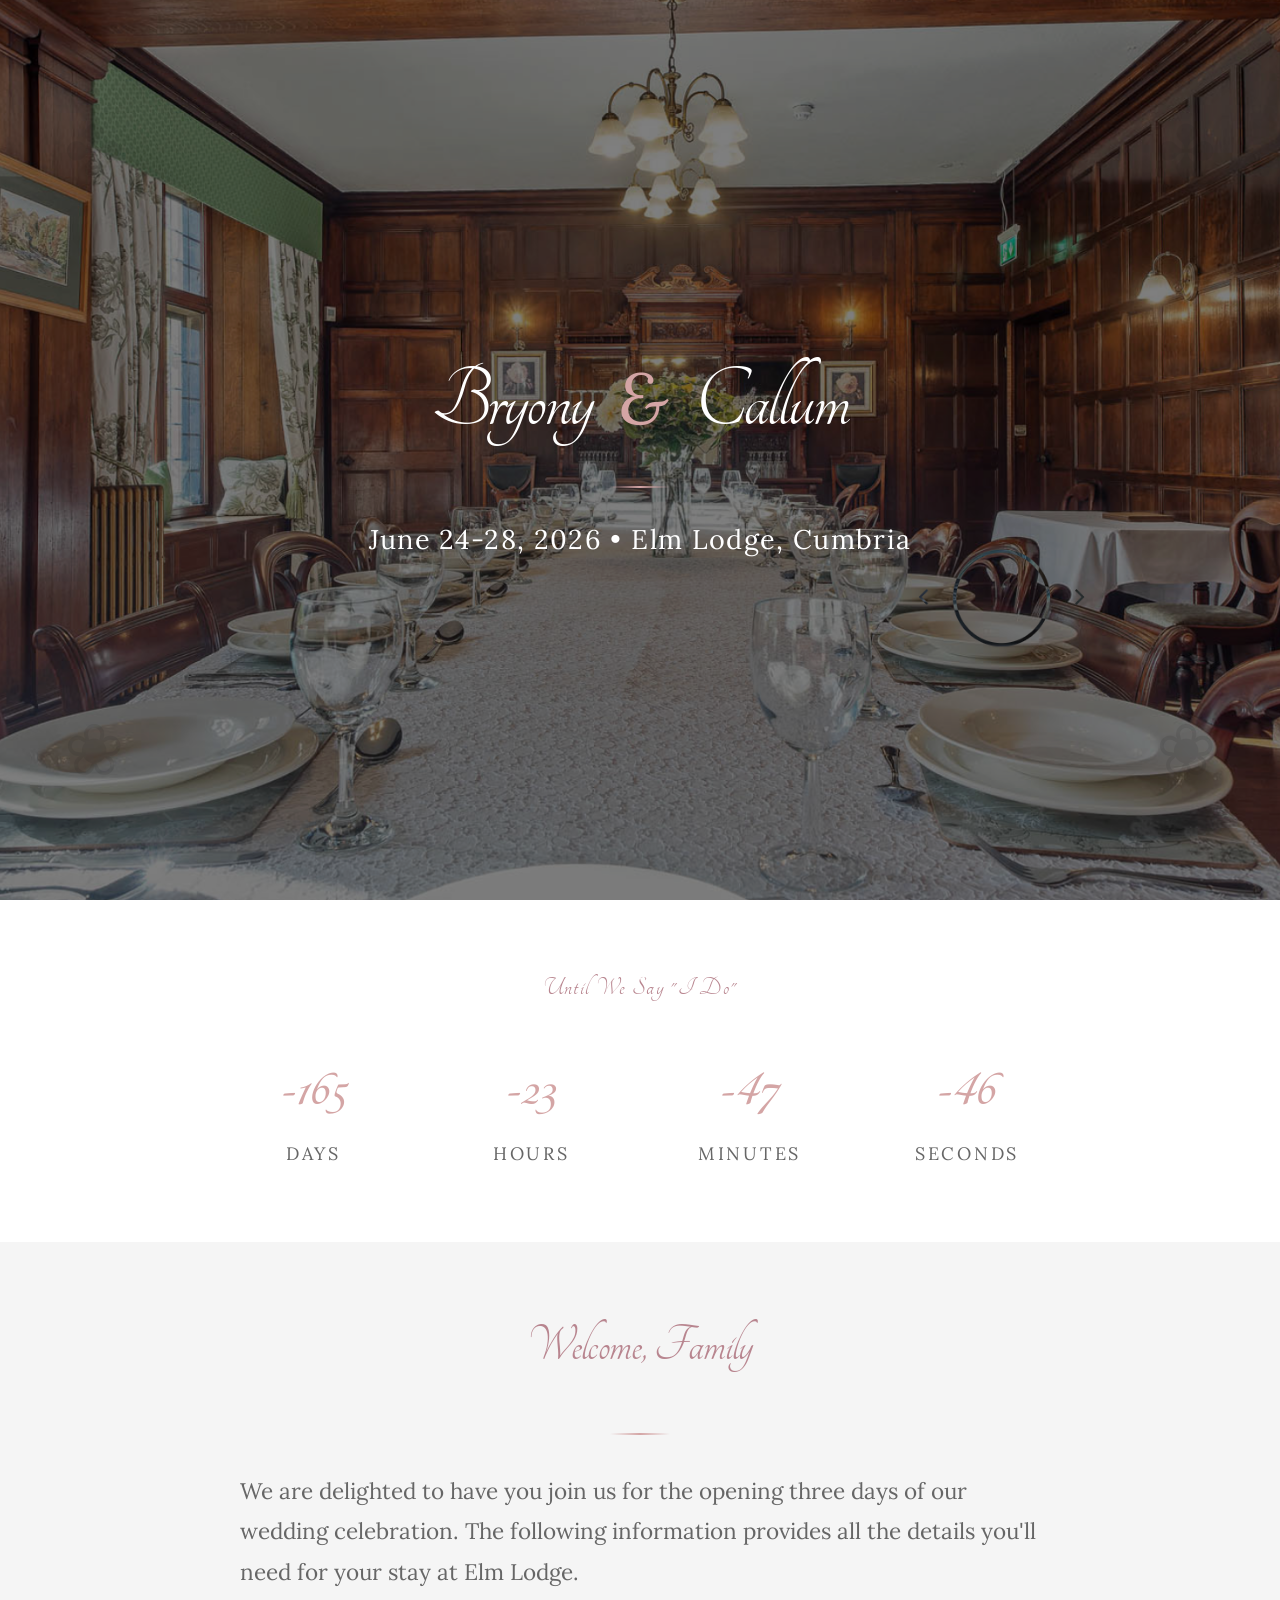
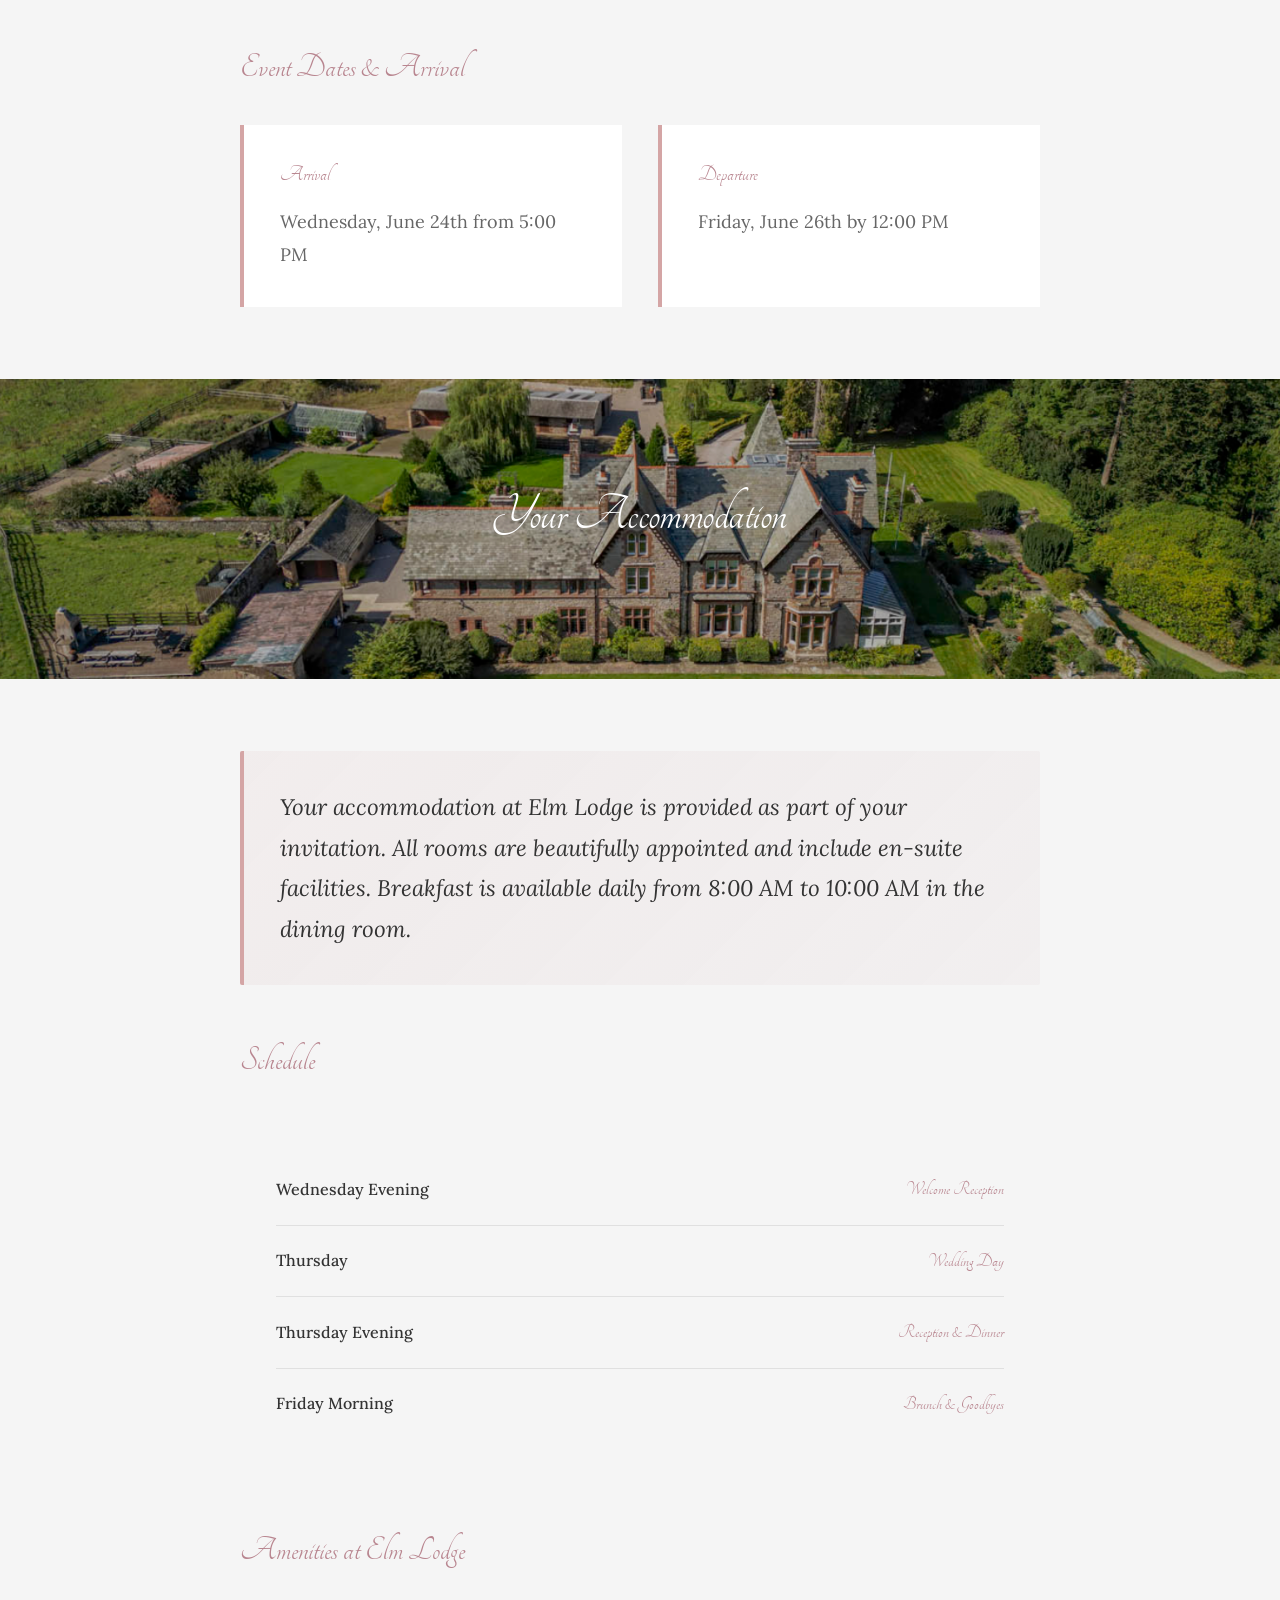
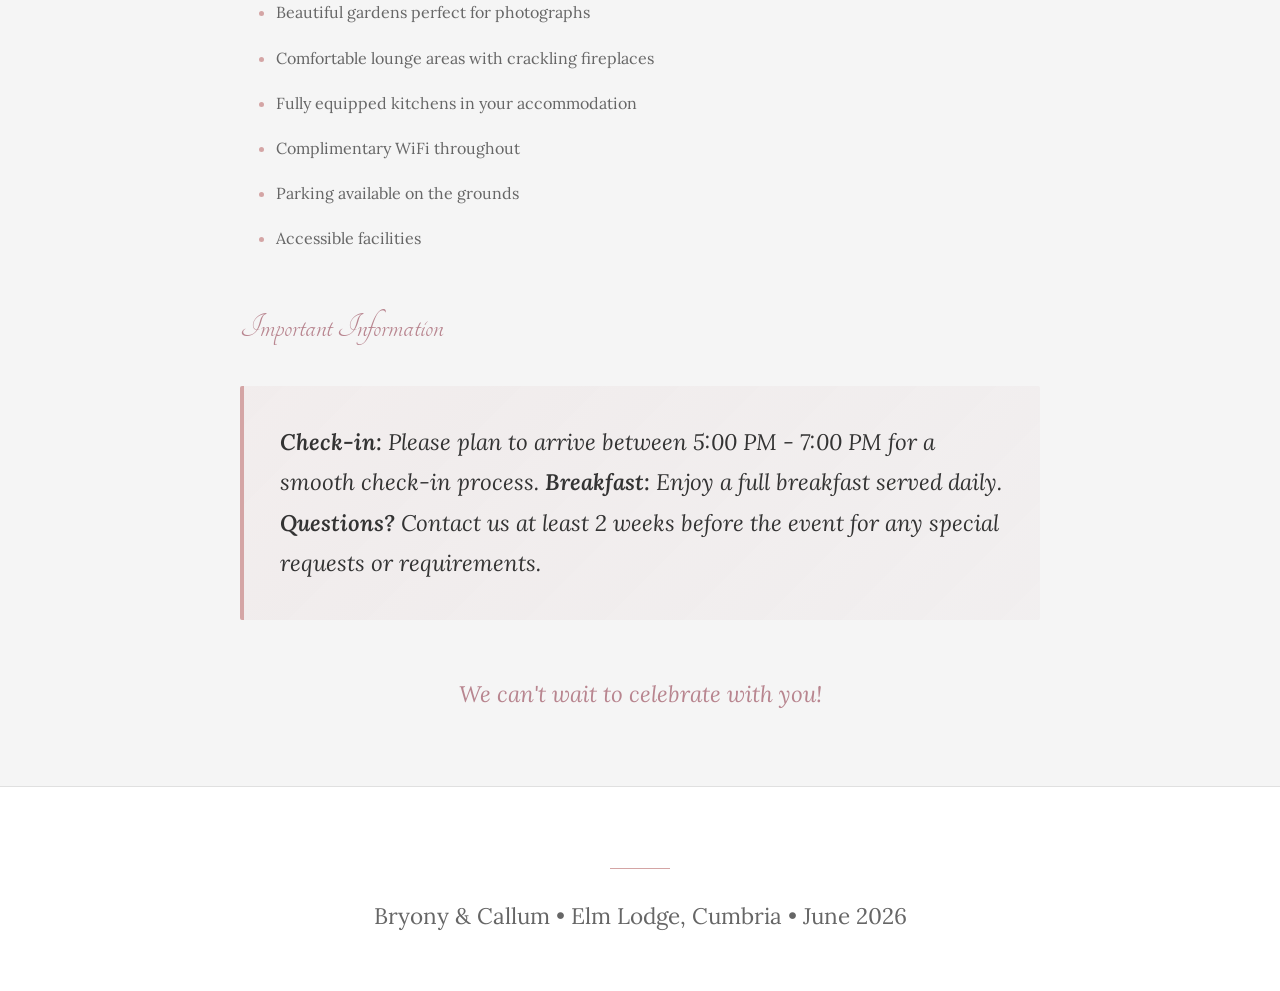
==== family_provided.html @ 29227468 "Initial Commit" ====
<!DOCTYPE html>
<html lang="en">
<head>
  <meta charset="UTF-8">
  <meta name="viewport" content="width=device-width, initial-scale=1.0">
  <meta name="description" content="Join us as Bryony and Callum celebrate their wedding at Elm Lodge, Cumbria">
  <title>Bryony & Callum - Wedding</title>
  <link rel="stylesheet" href="styles/main.css">
</head>
<body>

<!-- Header with background image -->
<header class="header" style="background-image: url('assets/images/DiningRoom.png');">
  <div class="header__decoration header__decoration--top-left">✤</div>
  <div class="header__decoration header__decoration--top-right">✤</div>
  <div class="header__decoration header__decoration--bottom-left">❀</div>
  <div class="header__decoration header__decoration--bottom-right">❀</div>

  <div class="header__content">
    <div class="header__names">
      <h1 class="header__name header__name--first">Bryony</h1>
      <div class="header__ampersand">&</div>
      <h1 class="header__name header__name--second">Callum</h1>
    </div>
    <div class="header__divider"></div>
    <p class="header__date">June 24-28, 2026 • Elm Lodge, Cumbria</p>
  </div>
</header>

<!-- Countdown Section -->
<section class="countdown">
  <div class="countdown__container">
    <h2 class="countdown__title">Until We Say "I Do"</h2>
    <div class="countdown__grid">
      <div class="countdown__item">
        <span class="countdown__value" data-countdown="days">313</span>
        <span class="countdown__label">Days</span>
      </div>
      <div class="countdown__item">
        <span class="countdown__value" data-countdown="hours">16</span>
        <span class="countdown__label">Hours</span>
      </div>
      <div class="countdown__item">
        <span class="countdown__value" data-countdown="minutes">33</span>
        <span class="countdown__label">Minutes</span>
      </div>
      <div class="countdown__item">
        <span class="countdown__value" data-countdown="seconds">04</span>
        <span class="countdown__label">Seconds</span>
      </div>
    </div>
  </div>
</section>

<!-- Family Specific Content - Provided Accommodation -->
<section class="section">
  <div class="section__container">
    <h2 class="section__title">Welcome, Family</h2>
    <div class="section__divider"></div>

    <div class="section__content">
      <p>We are delighted to have you join us for the opening three days of our wedding celebration. The following information provides all the details you'll need for your stay at Elm Lodge.</p>

      <h3>Event Dates & Arrival</h3>
      <div class="info-grid">
        <div class="info-card">
          <h4 class="info-card__title">Arrival</h4>
          <p class="info-card__content">Wednesday, June 24th from 5:00 PM</p>
        </div>
        <div class="info-card">
          <h4 class="info-card__title">Departure</h4>
          <p class="info-card__content">Friday, June 26th by 12:00 PM</p>
        </div>
      </div>

      <div class="page-break" style="background-image: url('assets/images/HouseArial.png');">
        <h2 class="page-break__title">Your Accommodation</h2>
      </div>

      <div class="section__container">
      <div class="highlight">
        <p class="highlight__text">Your accommodation at Elm Lodge is provided as part of your invitation. All rooms are beautifully appointed and include en-suite facilities. Breakfast is available daily from 8:00 AM to 10:00 AM in the dining room.</p>
      </div>

      <h3>Schedule</h3>
      <div class="details">
        <div class="details__item">
          <span class="details__label">Wednesday Evening</span>
          <span class="details__value">Welcome Reception</span>
        </div>
        <div class="details__item">
          <span class="details__label">Thursday</span>
          <span class="details__value">Wedding Day</span>
        </div>
        <div class="details__item">
          <span class="details__label">Thursday Evening</span>
          <span class="details__value">Reception & Dinner</span>
        </div>
        <div class="details__item">
          <span class="details__label">Friday Morning</span>
          <span class="details__value">Brunch & Goodbyes</span>
        </div>
      </div>

      <h3>Amenities at Elm Lodge</h3>
      <ul>
        <li>Beautiful gardens perfect for photographs</li>
        <li>Comfortable lounge areas with crackling fireplaces</li>
        <li>Fully equipped kitchens in your accommodation</li>
        <li>Complimentary WiFi throughout</li>
        <li>Parking available on the grounds</li>
        <li>Accessible facilities</li>
      </ul>

      <h3>Important Information</h3>
      <div class="highlight">
        <p class="highlight__text"><strong>Check-in:</strong> Please plan to arrive between 5:00 PM - 7:00 PM for a smooth check-in process. <strong>Breakfast:</strong> Enjoy a full breakfast served daily. <strong>Questions?</strong> Contact us at least 2 weeks before the event for any special requests or requirements.</p>
      </div>

      <p style="text-align: center; margin-top: var(--spacing-xl); color: var(--color-accent-dark); font-style: italic;">We can't wait to celebrate with you!</p>
    </div>
  </div>
</section>

<footer class="footer">
  <div class="footer__divider"></div>
  <p class="footer__text">Bryony & Callum • Elm Lodge, Cumbria • June 2026</p>
</footer>

<!-- Countdown Timer Script -->
<script src="js/countdown.js"></script>

<!-- Scroll Animation Script -->
<script src="js/scroll-animations.js"></script>

</body>
</html>
---- styles/main.css ----
/* ==========================================================================
   Main Stylesheet - Imports All Components
   ========================================================================== */

/* Font Imports - Load first for better compatibility */
@import url('https://fonts.googleapis.com/css2?family=Lora:ital,wght@0,400;0,500;0,600;1,400&display=swap');
@import url('https://fonts.googleapis.com/css2?family=EB+Garamond:ital,wght@0,400;0,500;0,700;1,400&display=swap');
@import url('https://fonts.googleapis.com/css2?family=Fleur+De+Leah&display=swap');
@import url('https://fonts.googleapis.com/css2?family=Tangerine:wght@400;700&display=swap');

/* Import all component stylesheets */
@import url('./animations.css');
@import url('./base.css');
@import url('./typography.css');
@import url('./header.css');
@import url('./countdown.css');
@import url('./content.css');
@import url('./responsive.css');
@import url('./index.css');
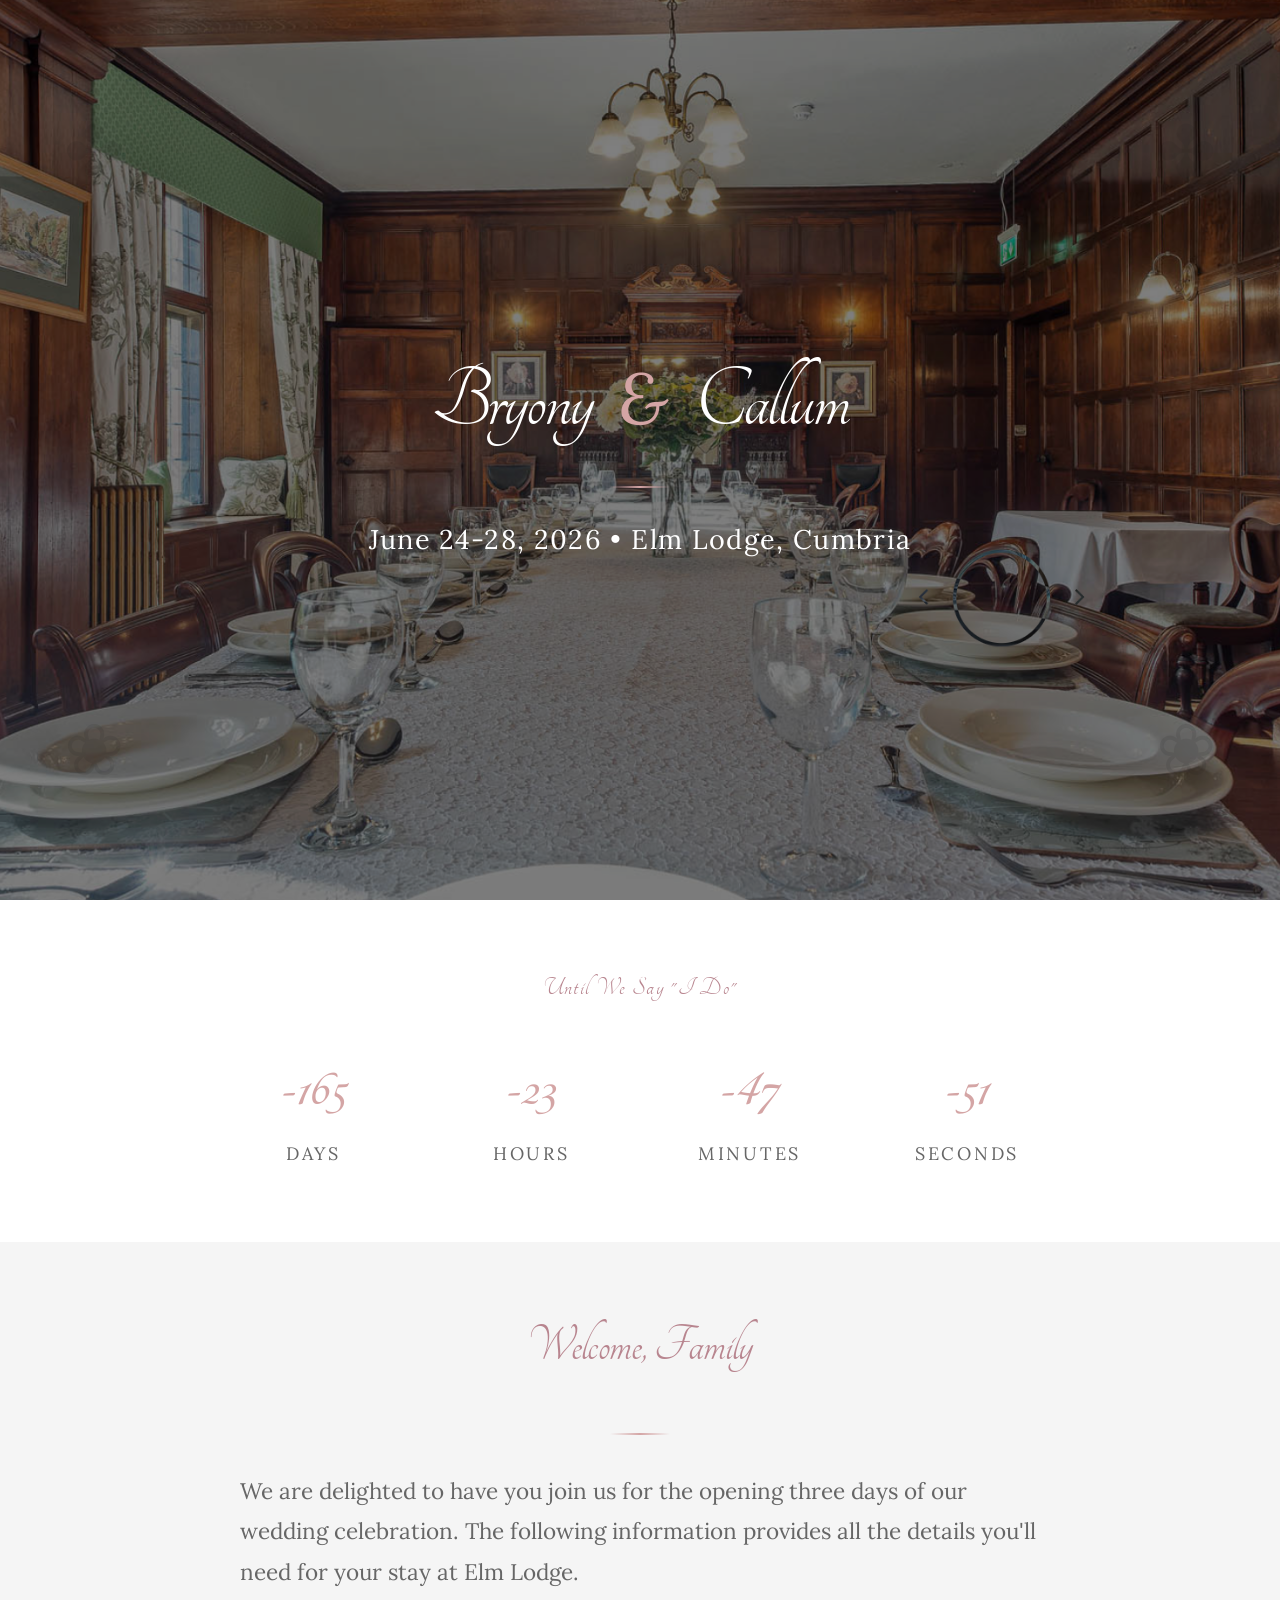
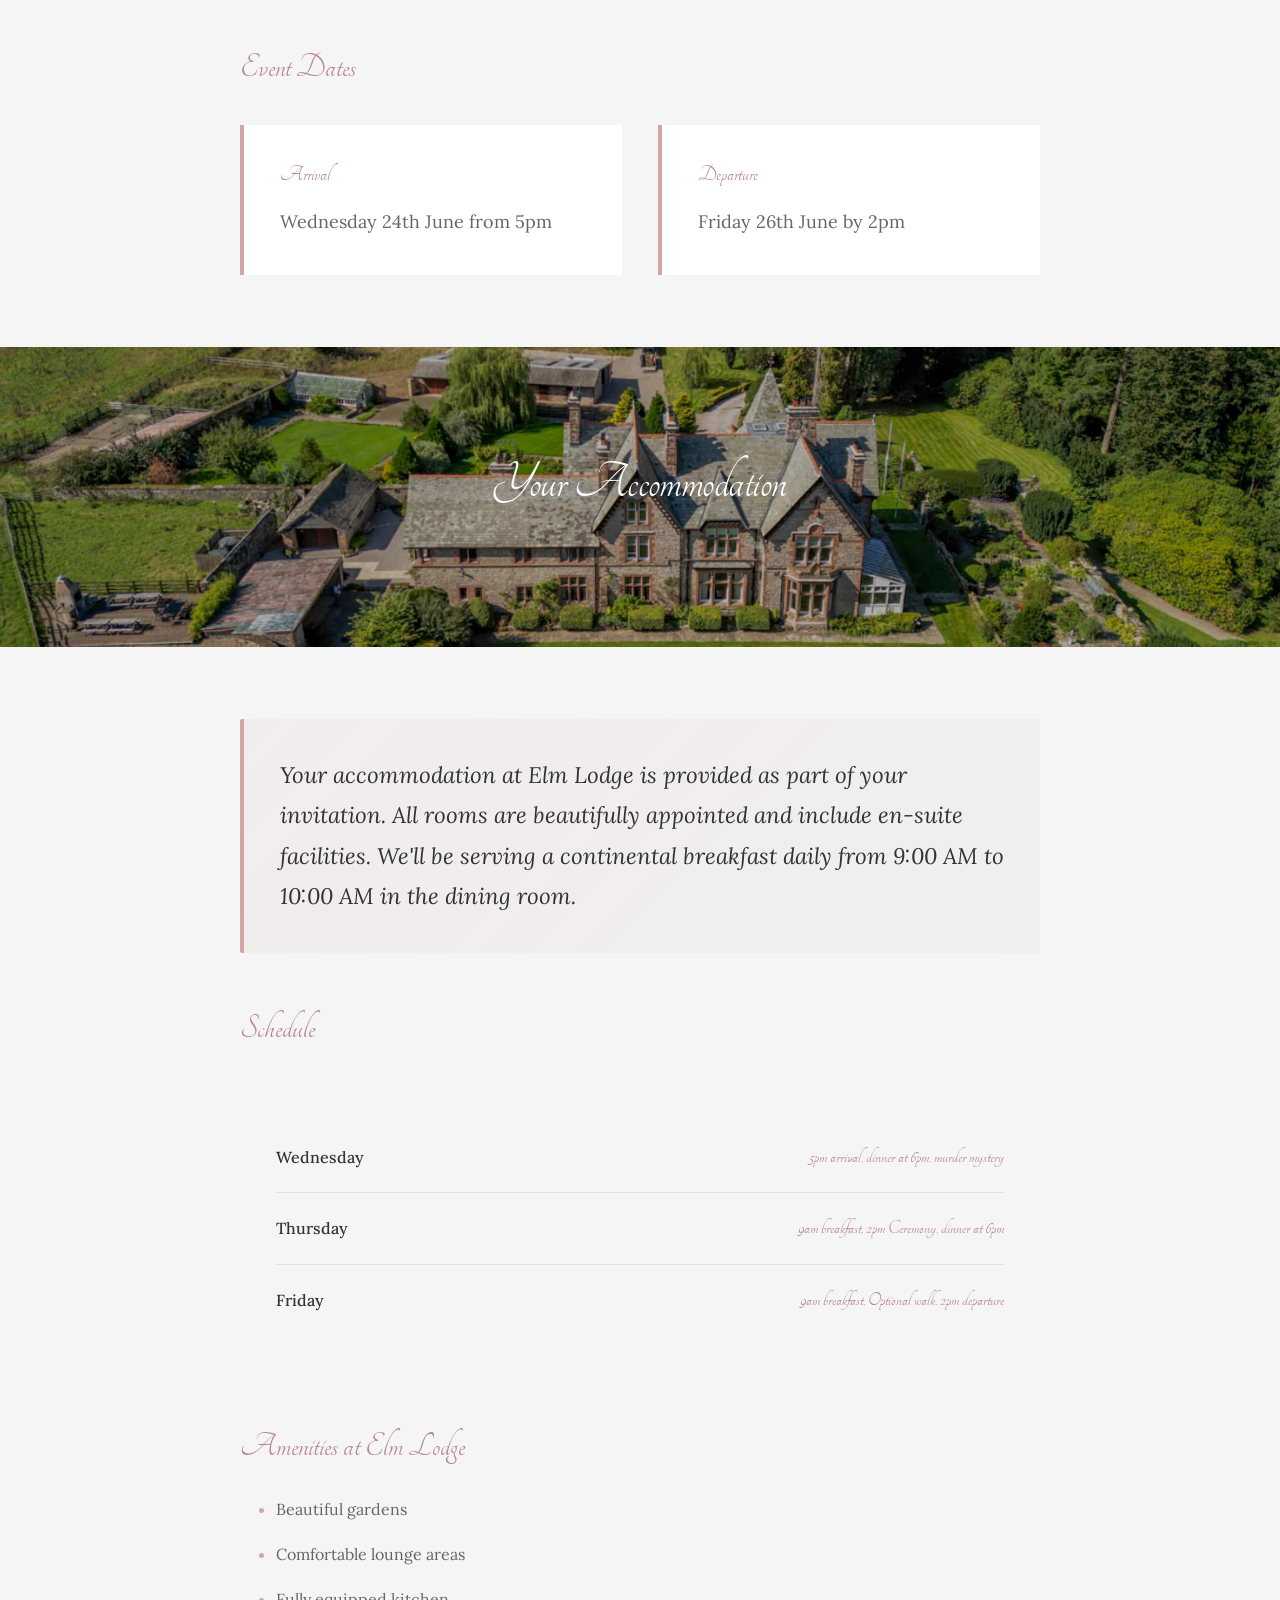
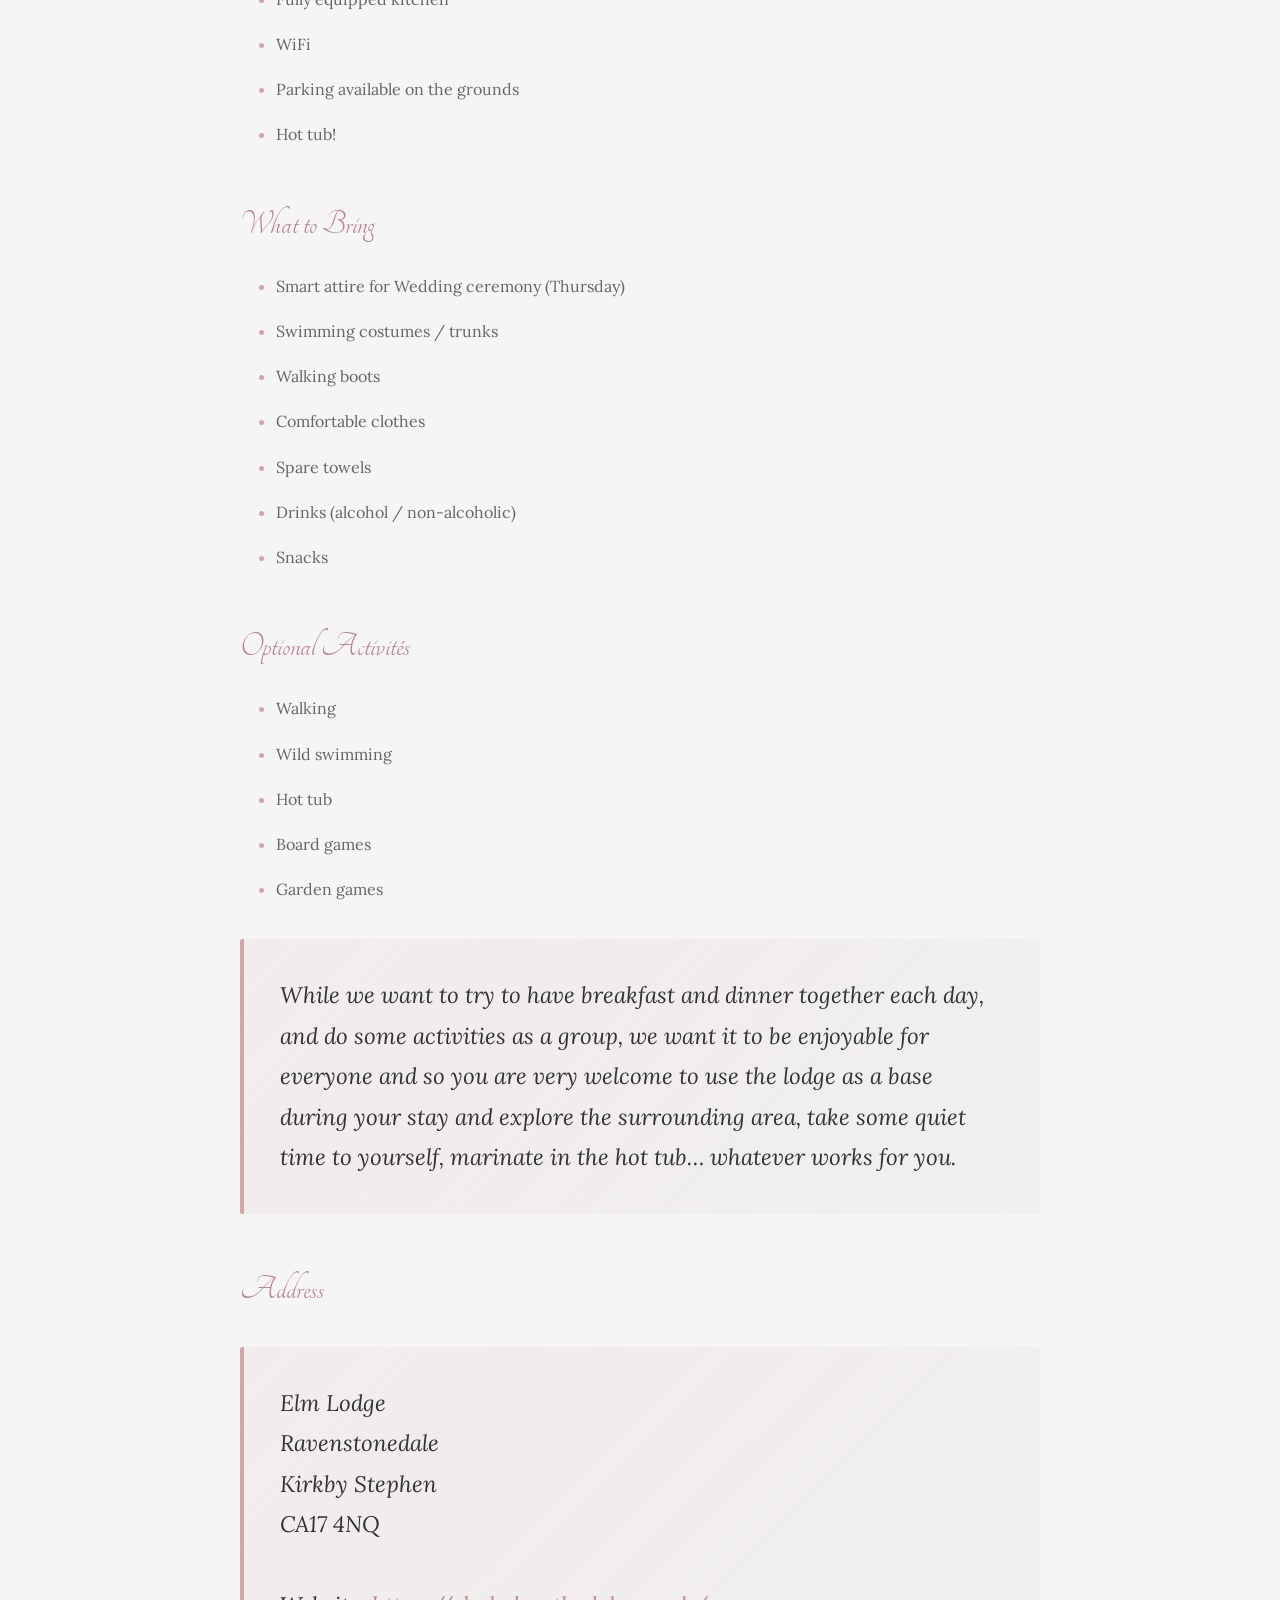
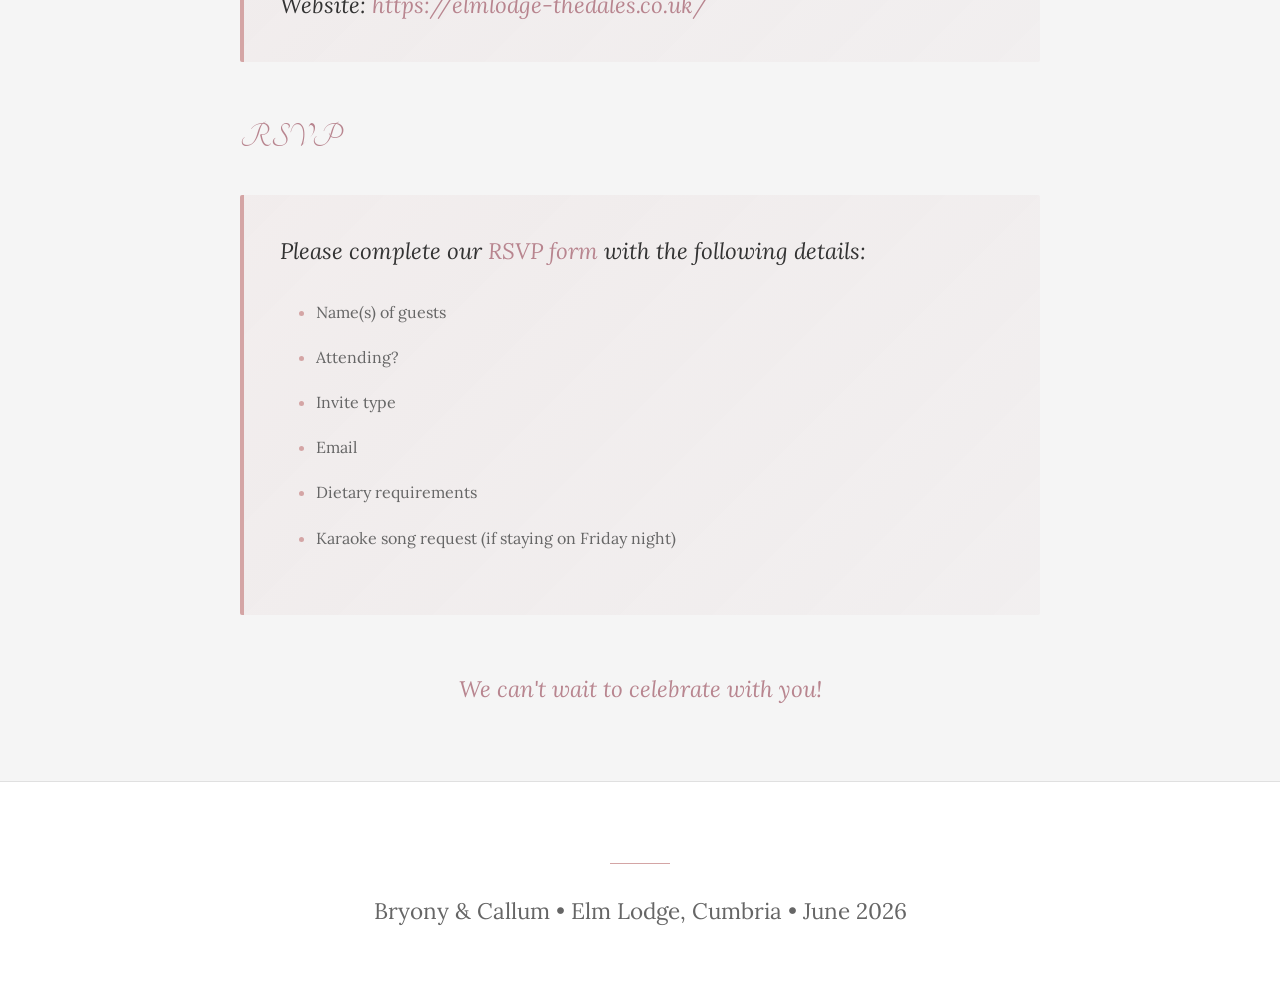
==== commit f178fa06: "Amends and final form link" ====
--- a/family_provided.html
+++ b/family_provided.html
@@ -61,15 +61,15 @@
     <div class="section__content">
       <p>We are delighted to have you join us for the opening three days of our wedding celebration. The following information provides all the details you'll need for your stay at Elm Lodge.</p>
 
-      <h3>Event Dates & Arrival</h3>
+      <h3>Event Dates</h3>
       <div class="info-grid">
         <div class="info-card">
           <h4 class="info-card__title">Arrival</h4>
-          <p class="info-card__content">Wednesday, June 24th from 5:00 PM</p>
+          <p class="info-card__content">Wednesday 24th June from 5pm</p>
         </div>
         <div class="info-card">
           <h4 class="info-card__title">Departure</h4>
-          <p class="info-card__content">Friday, June 26th by 12:00 PM</p>
+          <p class="info-card__content">Friday 26th June by 2pm</p>
         </div>
       </div>
 
@@ -79,42 +79,75 @@
 
       <div class="section__container">
       <div class="highlight">
-        <p class="highlight__text">Your accommodation at Elm Lodge is provided as part of your invitation. All rooms are beautifully appointed and include en-suite facilities. Breakfast is available daily from 8:00 AM to 10:00 AM in the dining room.</p>
+        <p class="highlight__text">Your accommodation at Elm Lodge is provided as part of your invitation. All rooms are beautifully appointed and include en-suite facilities. We'll be serving a continental breakfast daily from 9:00 AM to 10:00 AM in the dining room.</p>
       </div>
 
       <h3>Schedule</h3>
       <div class="details">
         <div class="details__item">
-          <span class="details__label">Wednesday Evening</span>
-          <span class="details__value">Welcome Reception</span>
+          <span class="details__label">Wednesday</span>
+          <span class="details__value">5pm arrival, dinner at 6pm, murder mystery</span>
         </div>
         <div class="details__item">
           <span class="details__label">Thursday</span>
-          <span class="details__value">Wedding Day</span>
+          <span class="details__value">9am breakfast, 2pm Ceremony, dinner at 6pm</span>
         </div>
         <div class="details__item">
-          <span class="details__label">Thursday Evening</span>
-          <span class="details__value">Reception & Dinner</span>
-        </div>
-        <div class="details__item">
-          <span class="details__label">Friday Morning</span>
-          <span class="details__value">Brunch & Goodbyes</span>
+          <span class="details__label">Friday</span>
+          <span class="details__value">9am breakfast, Optional walk, 2pm departure</span>
         </div>
       </div>
 
       <h3>Amenities at Elm Lodge</h3>
       <ul>
-        <li>Beautiful gardens perfect for photographs</li>
-        <li>Comfortable lounge areas with crackling fireplaces</li>
-        <li>Fully equipped kitchens in your accommodation</li>
-        <li>Complimentary WiFi throughout</li>
+        <li>Beautiful gardens</li>
+        <li>Comfortable lounge areas</li>
+        <li>Fully equipped kitchen</li>
+        <li>WiFi</li>
         <li>Parking available on the grounds</li>
-        <li>Accessible facilities</li>
+        <li>Hot tub!</li>
       </ul>
 
-      <h3>Important Information</h3>
+      <h3>What to Bring</h3>
+      <ul>
+        <li>Smart attire for Wedding ceremony (Thursday)</li>
+        <li>Swimming costumes / trunks</li>
+        <li>Walking boots</li>
+        <li>Comfortable clothes</li>
+        <li>Spare towels</li>
+        <li>Drinks (alcohol / non-alcoholic)</li>
+        <li>Snacks</li>
+      </ul>
+
+      <h3>Optional Activités</h3>
+      <ul>
+        <li>Walking</li>
+        <li>Wild swimming</li>
+        <li>Hot tub</li>
+        <li>Board games</li>
+        <li>Garden games</li>
+      </ul>
+
       <div class="highlight">
-        <p class="highlight__text"><strong>Check-in:</strong> Please plan to arrive between 5:00 PM - 7:00 PM for a smooth check-in process. <strong>Breakfast:</strong> Enjoy a full breakfast served daily. <strong>Questions?</strong> Contact us at least 2 weeks before the event for any special requests or requirements.</p>
+        <p class="highlight__text">While we want to try to have breakfast and dinner together each day, and do some activities as a group, we want it to be enjoyable for everyone and so you are very welcome to use the lodge as a base during your stay and explore the surrounding area, take some quiet time to yourself, marinate in the hot tub… whatever works for you.</p>
+      </div>
+
+      <h3>Address</h3>
+      <div class="highlight">
+        <p class="highlight__text">Elm Lodge<br>Ravenstonedale<br>Kirkby Stephen<br>CA17 4NQ<br><br>Website: <a href="https://elmlodge-thedales.co.uk/" style="color: var(--color-accent-dark);">https://elmlodge-thedales.co.uk/</a></p>
+      </div>
+
+      <h3>RSVP</h3>
+      <div class="highlight">
+        <p class="highlight__text">Please complete our <a href="https://forms.gle/MV1AhDxhLMWbU8p48" style="color: var(--color-accent-dark);">RSVP form</a> with the following details:</p>
+        <ul style="margin-top: var(--spacing-md);">
+          <li>Name(s) of guests</li>
+          <li>Attending?</li>
+          <li>Invite type</li>
+          <li>Email</li>
+          <li>Dietary requirements</li>
+          <li>Karaoke song request (if staying on Friday night)</li>
+        </ul>
       </div>
 
       <p style="text-align: center; margin-top: var(--spacing-xl); color: var(--color-accent-dark); font-style: italic;">We can't wait to celebrate with you!</p>
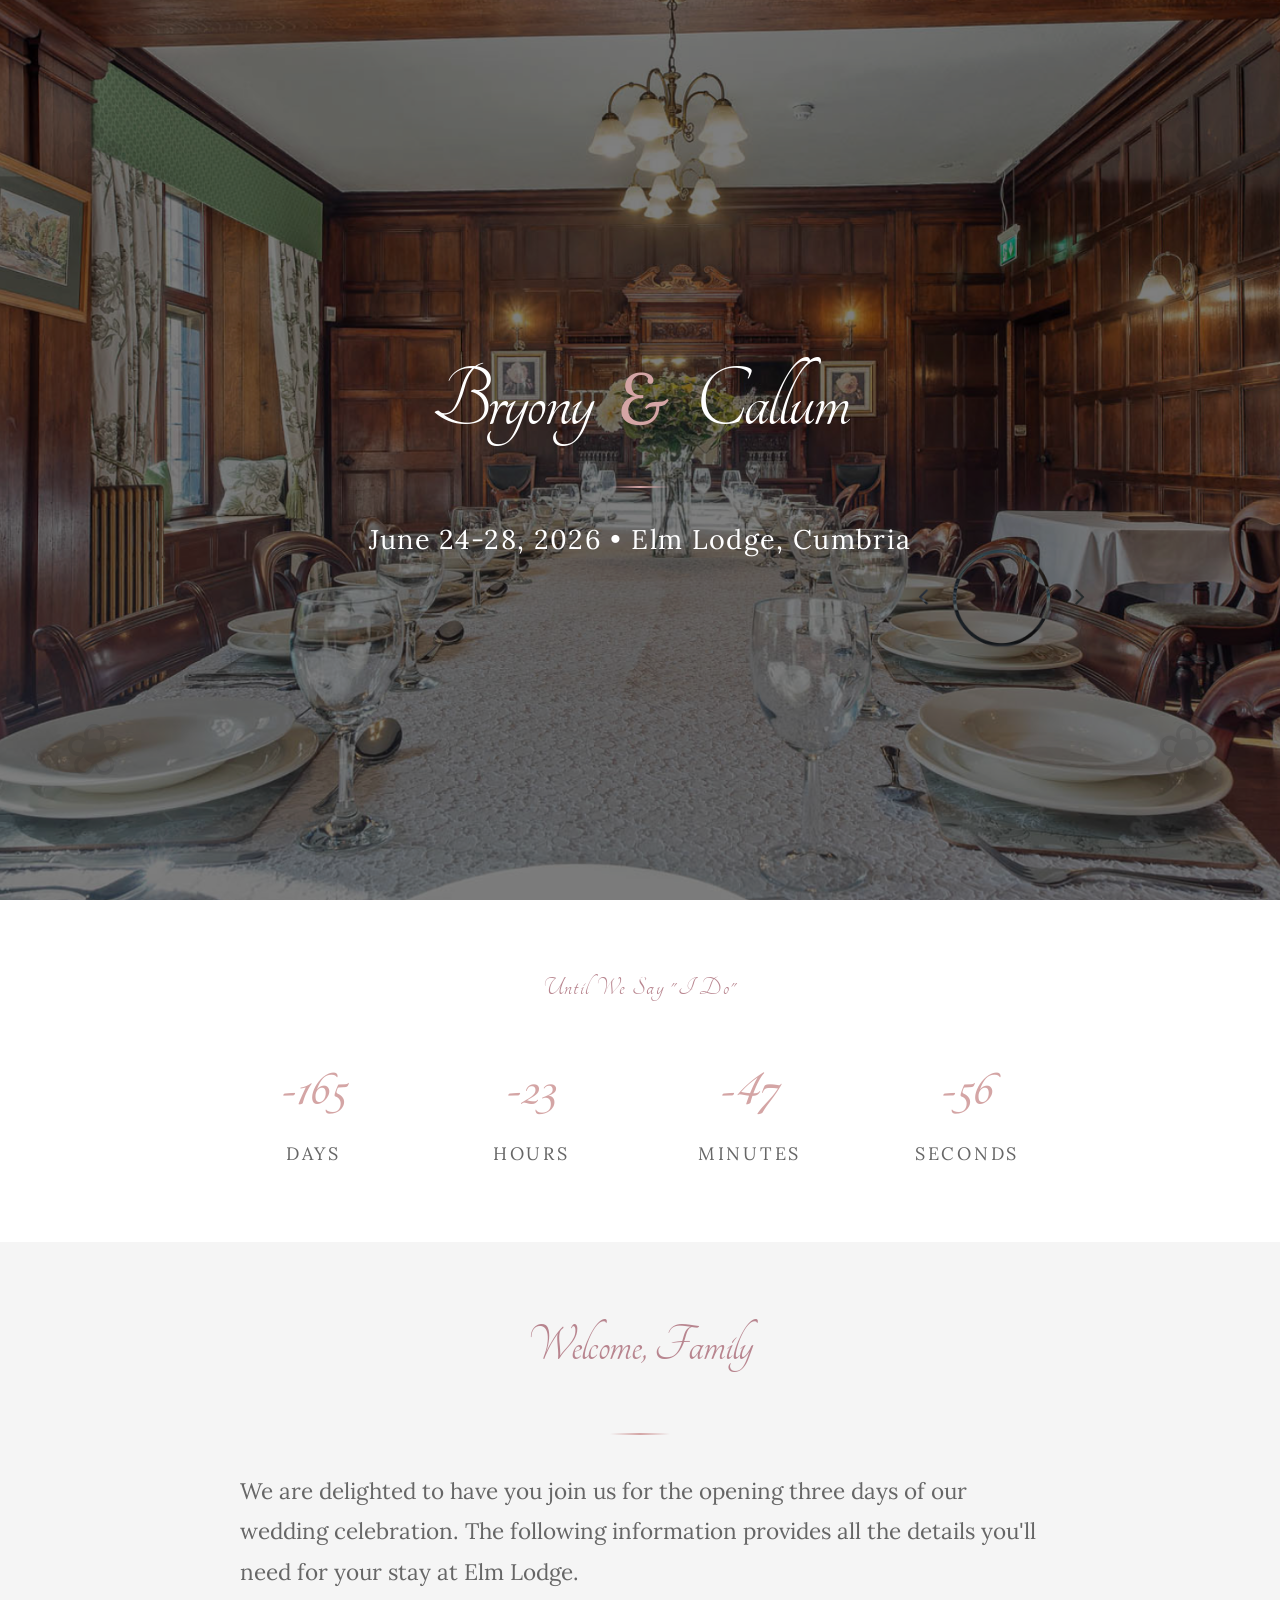
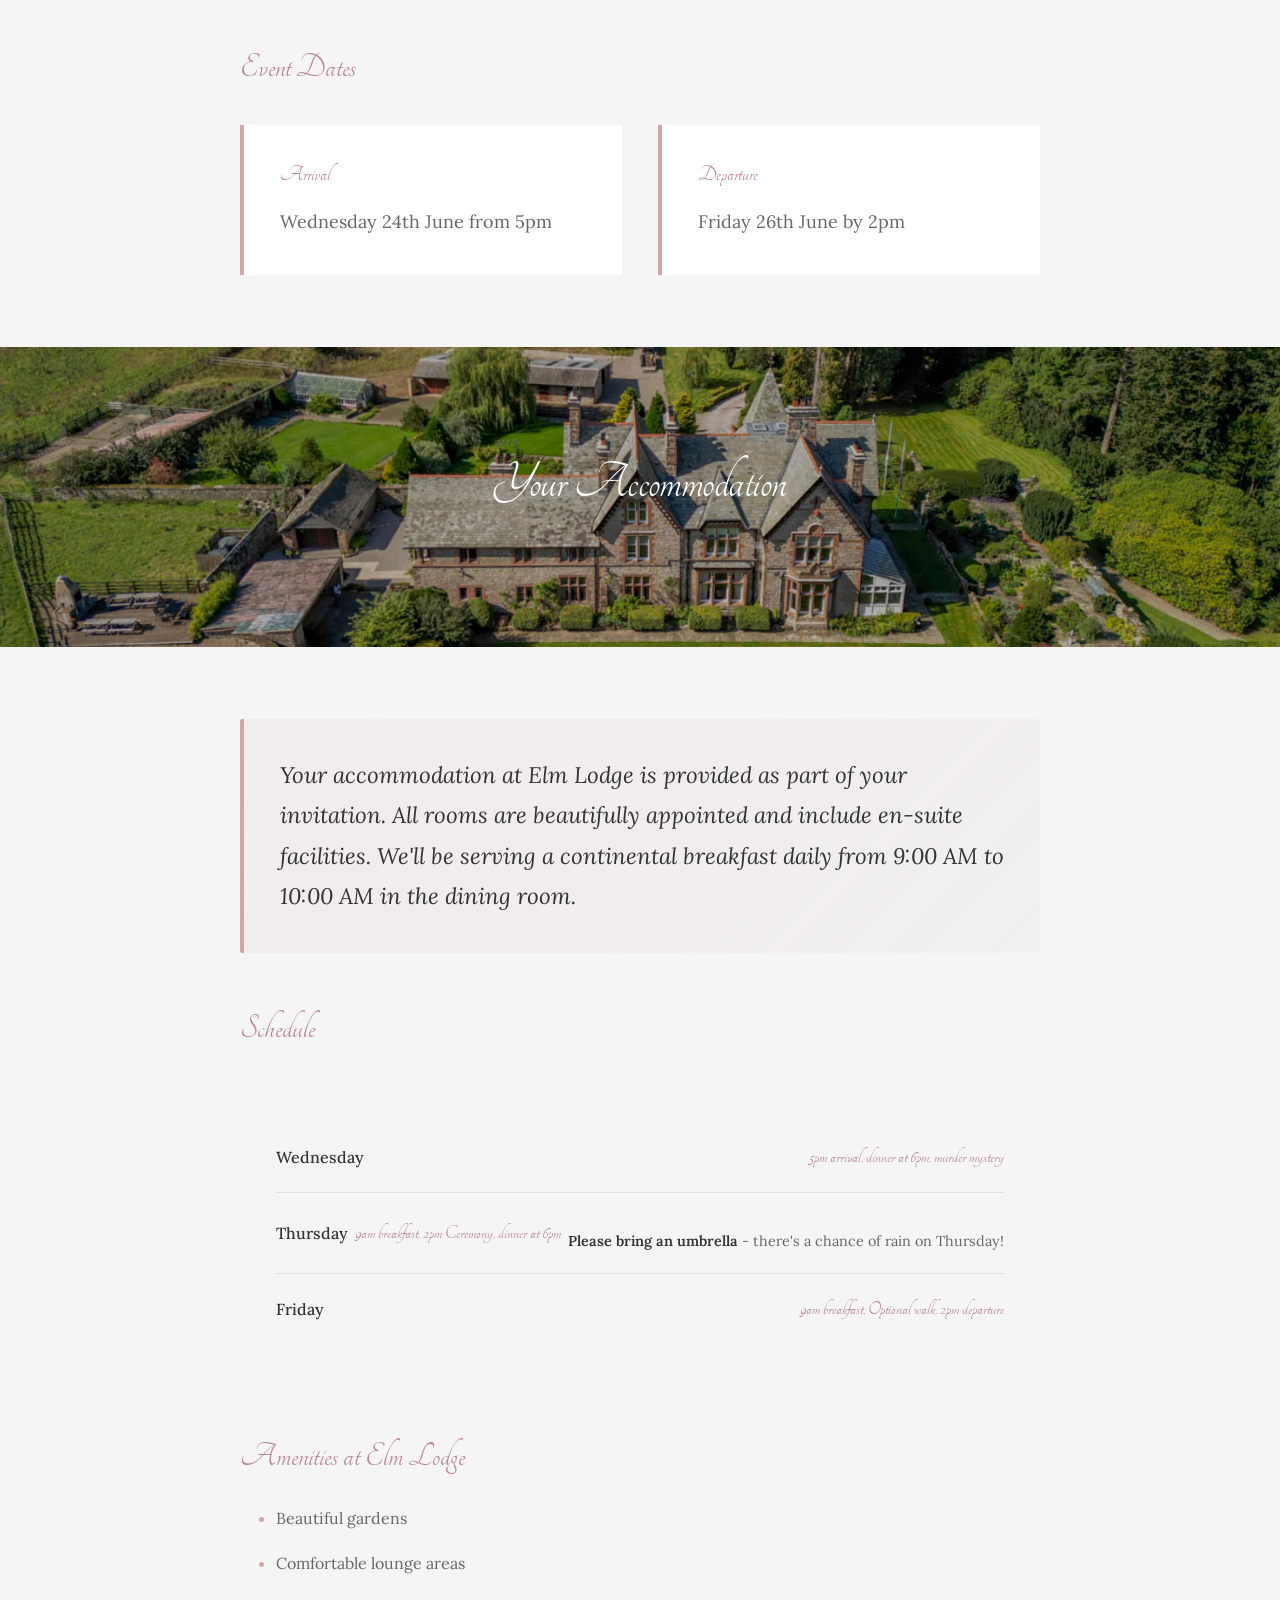
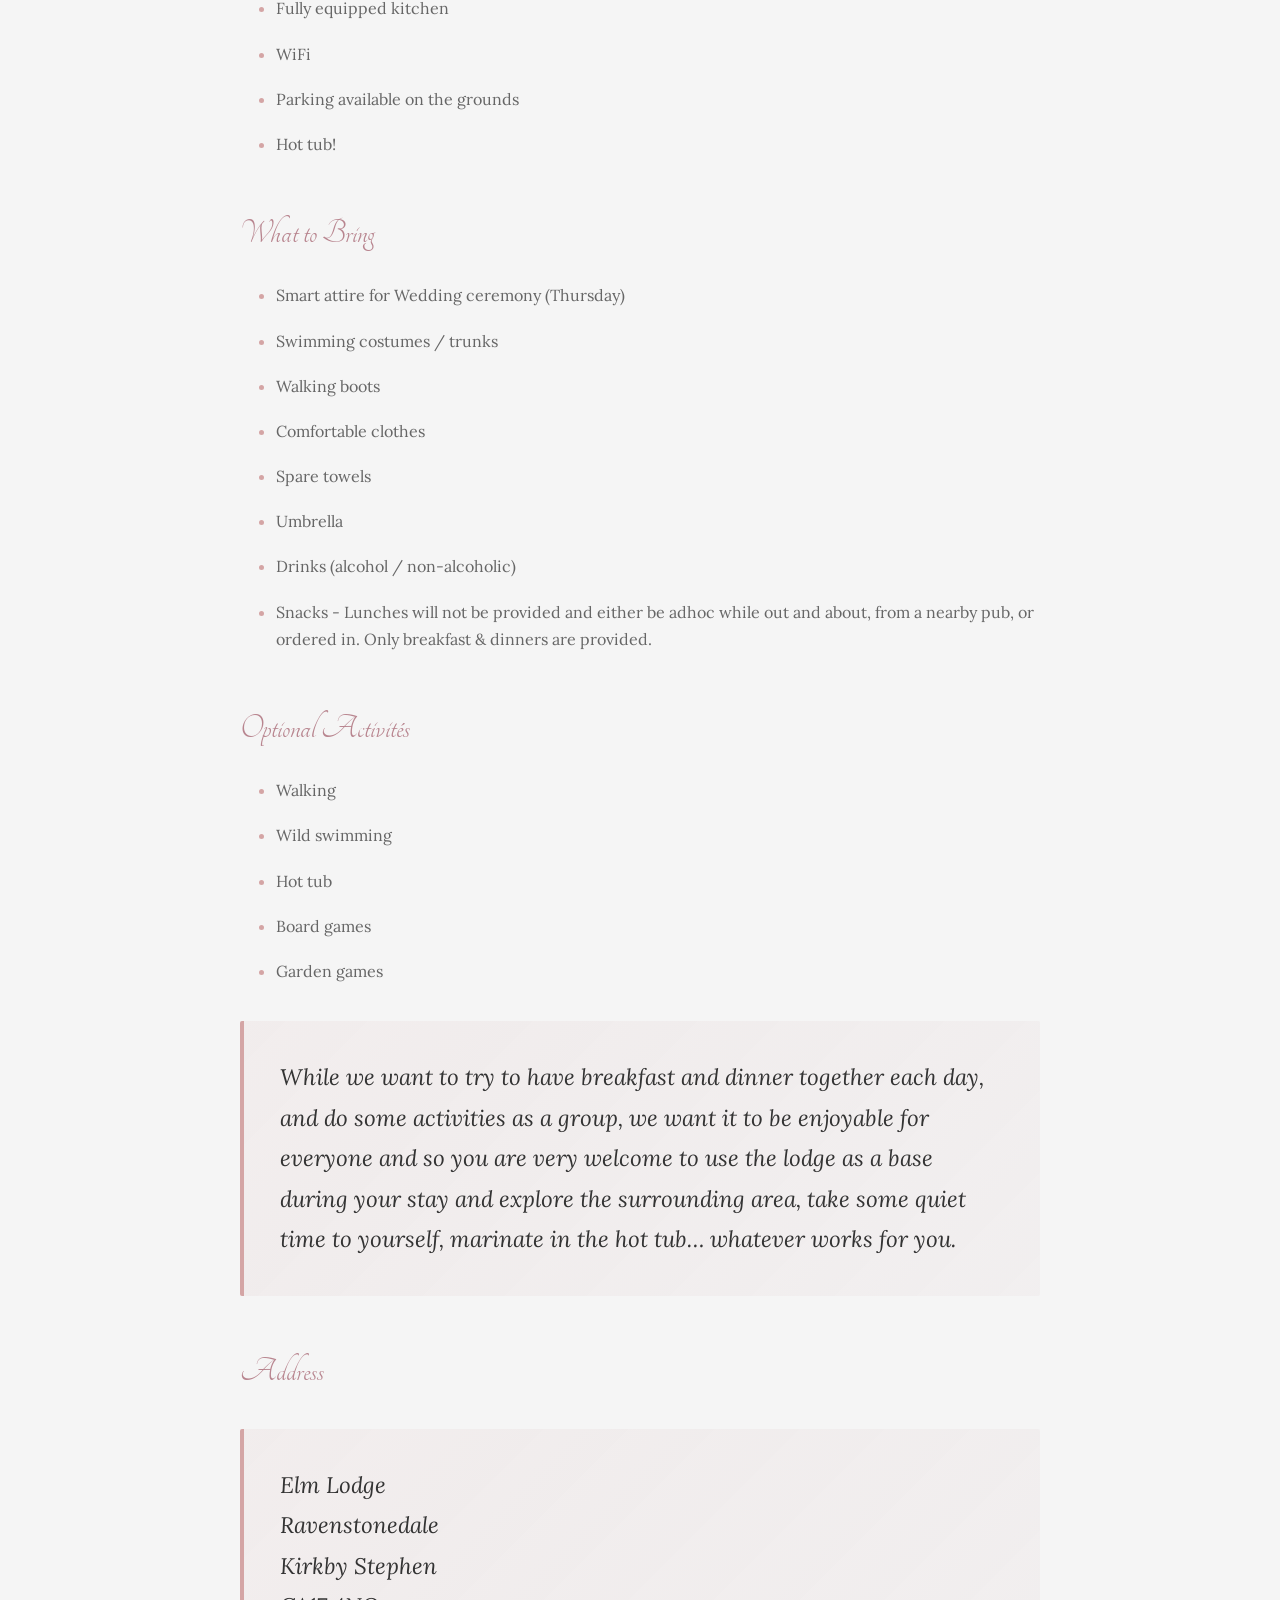
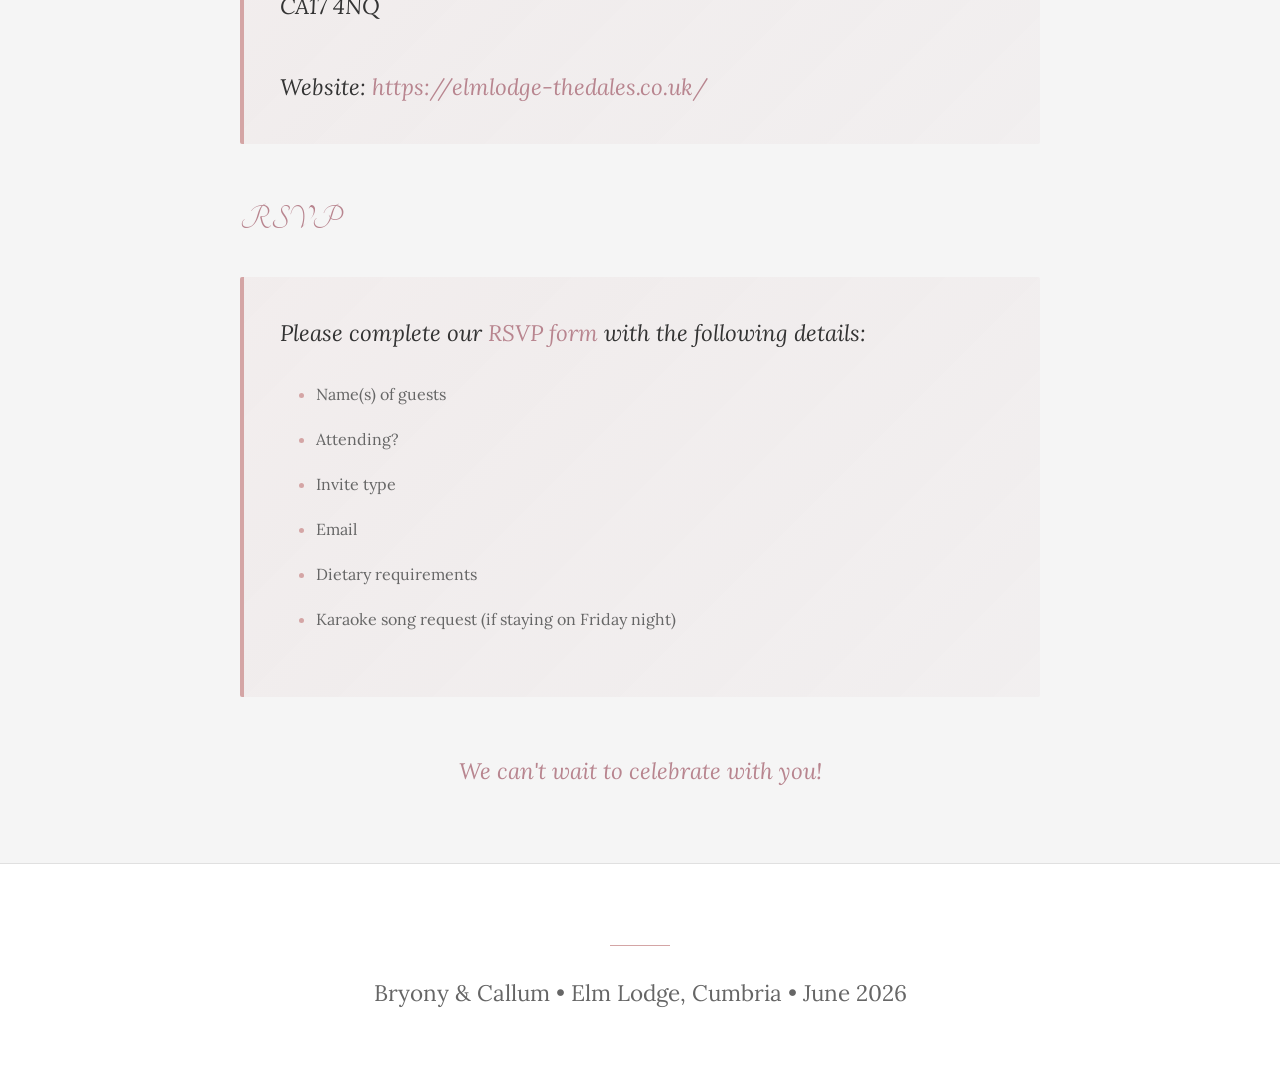
==== commit 047e69a6: "Additional amends and styling fixes" ====
--- a/family_provided.html
+++ b/family_provided.html
@@ -91,6 +91,7 @@
         <div class="details__item">
           <span class="details__label">Thursday</span>
           <span class="details__value">9am breakfast, 2pm Ceremony, dinner at 6pm</span>
+          <p style="font-size: 0.9em; color: var(--color-text-secondary); margin-top: var(--spacing-sm);"><strong>Please bring an umbrella</strong> - there's a chance of rain on Thursday!</p>
         </div>
         <div class="details__item">
           <span class="details__label">Friday</span>
@@ -115,8 +116,9 @@
         <li>Walking boots</li>
         <li>Comfortable clothes</li>
         <li>Spare towels</li>
+        <li>Umbrella</li>
         <li>Drinks (alcohol / non-alcoholic)</li>
-        <li>Snacks</li>
+        <li>Snacks - Lunches will not be provided and either be adhoc while out and about, from a nearby pub, or ordered in. Only breakfast & dinners are provided.</li>
       </ul>
 
       <h3>Optional Activités</h3>
